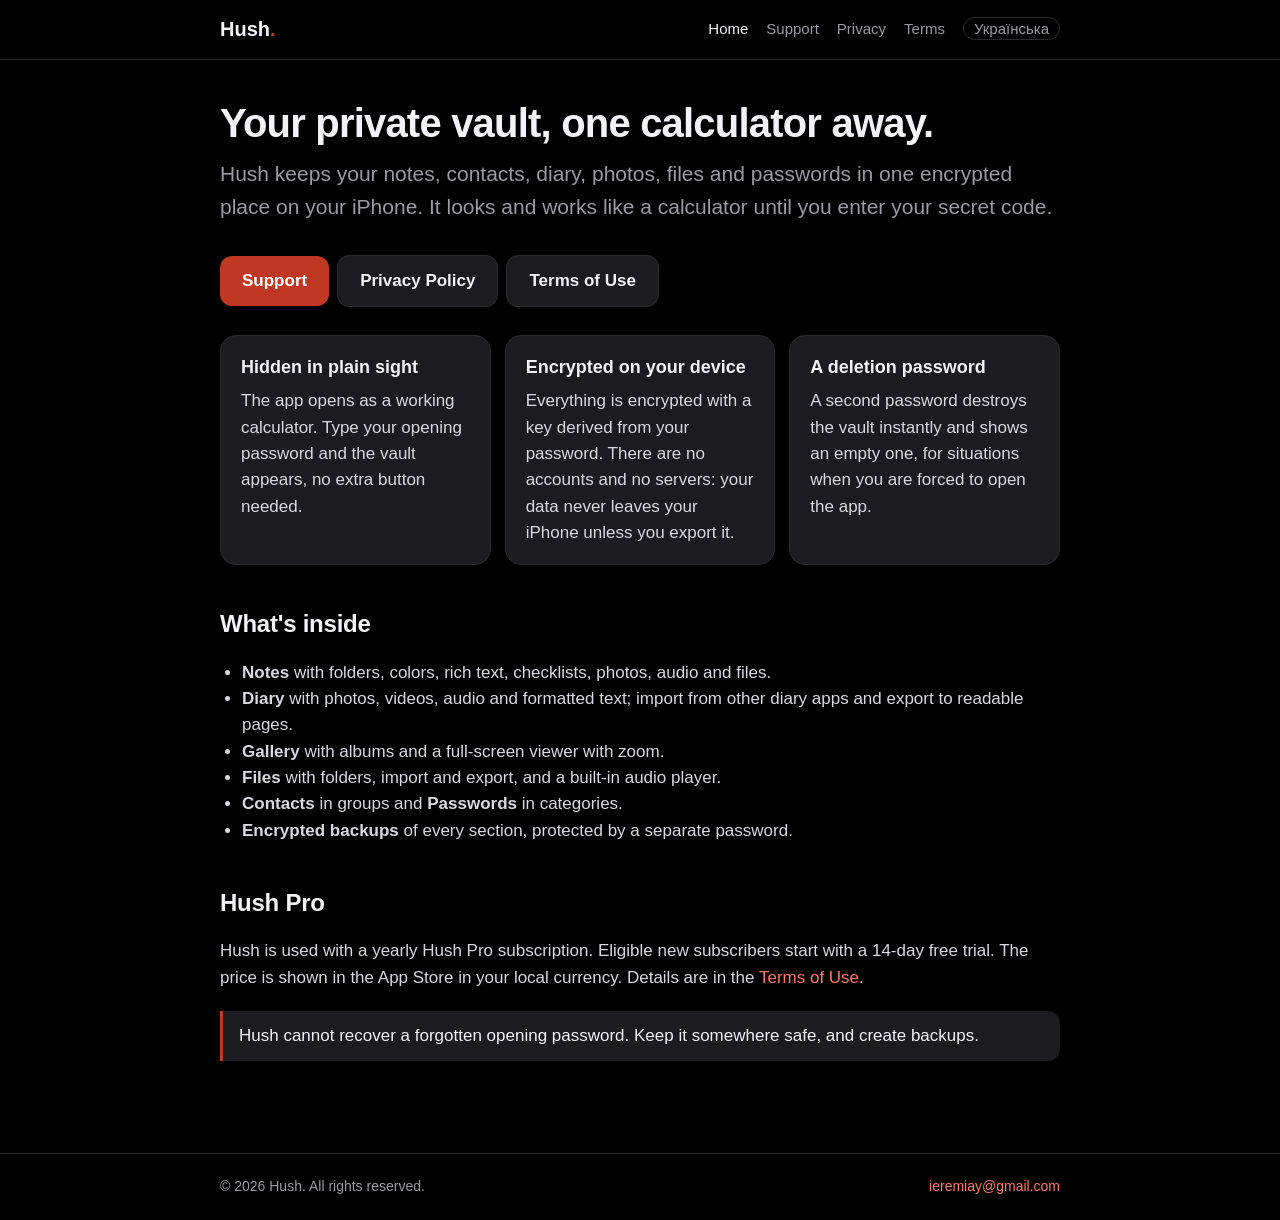
==== index.html @ 51cfd653 "Hush website: home, support, privacy, terms (EN/UK) Co-Authored-By: Claude Sonnet 5.5 <noreply@anthr" ====
<!doctype html>
<html lang="en">
<head>
<meta charset="utf-8">
<meta name="viewport" content="width=device-width, initial-scale=1">
<title>Hush — Hush</title>
<meta name="description" content="Hush — Hush">
<link rel="stylesheet" href="style.css">
</head>
<body>
<header class="site"><div class="bar">
<a class="brand" href="index.html">Hush<span>.</span></a>
<nav><a href="index.html" class="active">Home</a><a href="support.html">Support</a><a href="privacy.html">Privacy</a><a href="terms.html">Terms</a><a class="lang" href="uk/" hreflang="uk">Українська</a></nav>
</div></header>
<main>

<h1>Your private vault, one calculator away.</h1>
<p class="lead">Hush keeps your notes, contacts, diary, photos, files and passwords in one encrypted place on your iPhone. It looks and works like a calculator until you enter your secret code.</p>
<p><a class="btn" href="support.html">Support</a><a class="btn secondary" href="privacy.html">Privacy Policy</a><a class="btn secondary" href="terms.html">Terms of Use</a></p>
<div class="grid">
<div class="card"><h3>Hidden in plain sight</h3><p>The app opens as a working calculator. Type your opening password and the vault appears, no extra button needed.</p></div>
<div class="card"><h3>Encrypted on your device</h3><p>Everything is encrypted with a key derived from your password. There are no accounts and no servers: your data never leaves your iPhone unless you export it.</p></div>
<div class="card"><h3>A deletion password</h3><p>A second password destroys the vault instantly and shows an empty one, for situations when you are forced to open the app.</p></div>
</div>
<h2>What's inside</h2>
<ul>
<li><b>Notes</b> with folders, colors, rich text, checklists, photos, audio and files.</li>
<li><b>Diary</b> with photos, videos, audio and formatted text; import from other diary apps and export to readable pages.</li>
<li><b>Gallery</b> with albums and a full-screen viewer with zoom.</li>
<li><b>Files</b> with folders, import and export, and a built-in audio player.</li>
<li><b>Contacts</b> in groups and <b>Passwords</b> in categories.</li>
<li><b>Encrypted backups</b> of every section, protected by a separate password.</li>
</ul>
<h2>Hush Pro</h2>
<p>Hush is used with a yearly Hush Pro subscription. Eligible new subscribers start with a 14-day free trial. The price is shown in the App Store in your local currency. Details are in the <a href="terms.html#subscription">Terms of Use</a>.</p>
<div class="note">Hush cannot recover a forgotten opening password. Keep it somewhere safe, and create backups.</div>

</main>
<footer><div class="bar"><span>© 2026 Hush. All rights reserved.</span><span><a href="mailto:ieremiay@gmail.com">ieremiay@gmail.com</a></span></div></footer>
</body>
</html>
---- style.css ----
:root {
  --bg: #000;
  --card: #1c1c1e;
  --text: #f2f2f7;
  --muted: #9a9aa0;
  --accent: #be3824;
  --line: #2c2c2e;
}
* { box-sizing: border-box; }
html { -webkit-text-size-adjust: 100%; }
body {
  margin: 0;
  background: var(--bg);
  color: var(--text);
  font: 17px/1.55 -apple-system, BlinkMacSystemFont, "SF Pro Text", "Segoe UI", Roboto, Helvetica, Arial, sans-serif;
}
a { color: #ff7a66; text-decoration: none; }
a:hover { text-decoration: underline; }
header.site {
  border-bottom: 1px solid var(--line);
  position: sticky; top: 0; background: rgba(0,0,0,.85);
  backdrop-filter: blur(12px); -webkit-backdrop-filter: blur(12px);
}
.bar {
  max-width: 880px; margin: 0 auto; padding: 14px 20px;
  display: flex; align-items: center; justify-content: space-between; gap: 16px; flex-wrap: wrap;
}
.brand { font-weight: 700; font-size: 20px; color: var(--text); }
.brand span { color: var(--accent); }
nav a { margin-left: 18px; color: var(--muted); font-size: 15px; }
nav a.active, nav a:hover { color: var(--text); text-decoration: none; }
nav .lang { border: 1px solid var(--line); border-radius: 999px; padding: 2px 10px; }
main { max-width: 880px; margin: 0 auto; padding: 40px 20px 72px; }
h1 { font-size: 40px; line-height: 1.15; margin: 0 0 12px; letter-spacing: -.02em; }
h2 { font-size: 24px; margin: 40px 0 10px; letter-spacing: -.01em; }
h3 { font-size: 18px; margin: 24px 0 6px; }
p, li { color: #d8d8de; }
ul { padding-left: 22px; }
.lead { font-size: 21px; color: var(--muted); margin: 0 0 28px; }
.updated { color: var(--muted); font-size: 14px; margin: 0 0 24px; }
.grid { display: grid; grid-template-columns: repeat(auto-fit, minmax(240px, 1fr)); gap: 14px; margin: 24px 0; }
.card { background: var(--card); border: 1px solid var(--line); border-radius: 16px; padding: 18px 20px; }
.card h3 { margin-top: 0; }
.card p { margin: 0; }
.btn {
  display: inline-block; background: var(--accent); color: #fff; border-radius: 12px;
  padding: 12px 22px; font-weight: 600; margin: 4px 8px 4px 0;
}
.btn.secondary { background: var(--card); border: 1px solid var(--line); color: var(--text); }
.btn:hover { text-decoration: none; filter: brightness(1.1); }
details { background: var(--card); border: 1px solid var(--line); border-radius: 14px; padding: 14px 18px; margin: 10px 0; }
summary { cursor: pointer; font-weight: 600; }
details p { margin: 10px 0 0; }
footer { border-top: 1px solid var(--line); color: var(--muted); font-size: 14px; }
footer .bar { padding: 22px 20px; }
.note { border-left: 3px solid var(--accent); background: var(--card); padding: 12px 16px; border-radius: 0 12px 12px 0; margin: 20px 0; }
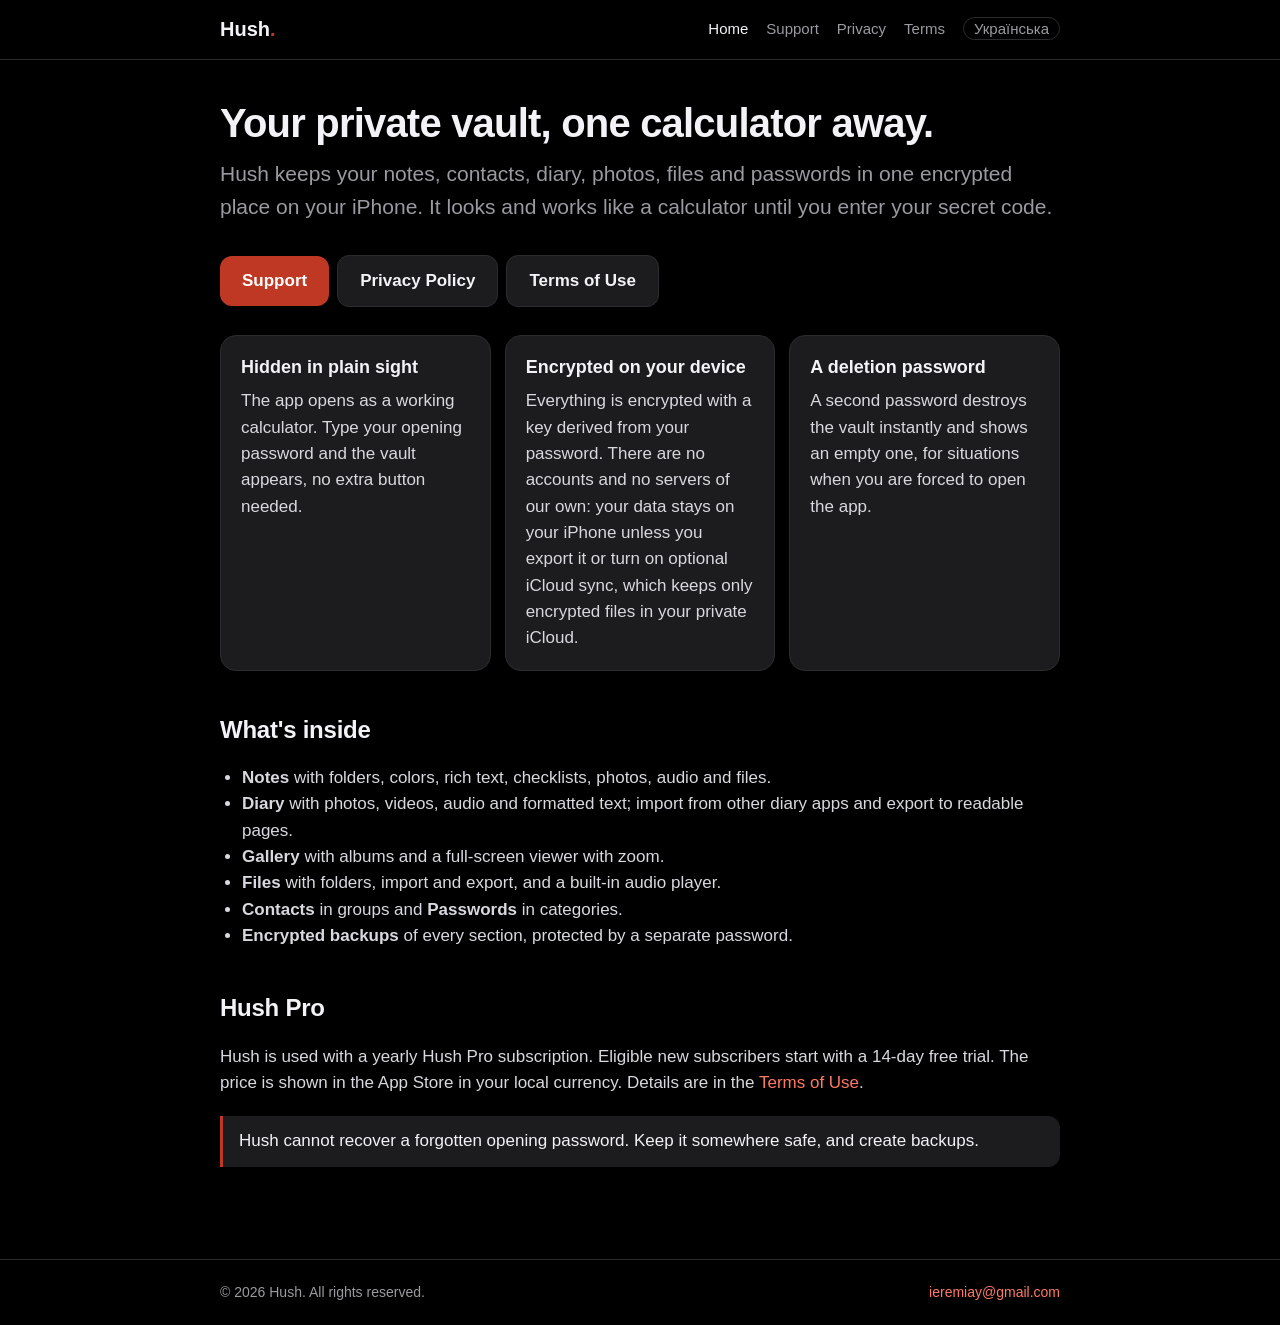
==== commit e696db91: "Describe optional iCloud sync in the privacy policy, FAQ and home page Co-Authored-By: Claude Sonnet" ====
--- a/index.html
+++ b/index.html
@@ -19,7 +19,7 @@
 <p><a class="btn" href="support.html">Support</a><a class="btn secondary" href="privacy.html">Privacy Policy</a><a class="btn secondary" href="terms.html">Terms of Use</a></p>
 <div class="grid">
 <div class="card"><h3>Hidden in plain sight</h3><p>The app opens as a working calculator. Type your opening password and the vault appears, no extra button needed.</p></div>
-<div class="card"><h3>Encrypted on your device</h3><p>Everything is encrypted with a key derived from your password. There are no accounts and no servers: your data never leaves your iPhone unless you export it.</p></div>
+<div class="card"><h3>Encrypted on your device</h3><p>Everything is encrypted with a key derived from your password. There are no accounts and no servers of our own: your data stays on your iPhone unless you export it or turn on optional iCloud sync, which keeps only encrypted files in your private iCloud.</p></div>
 <div class="card"><h3>A deletion password</h3><p>A second password destroys the vault instantly and shows an empty one, for situations when you are forced to open the app.</p></div>
 </div>
 <h2>What's inside</h2>
